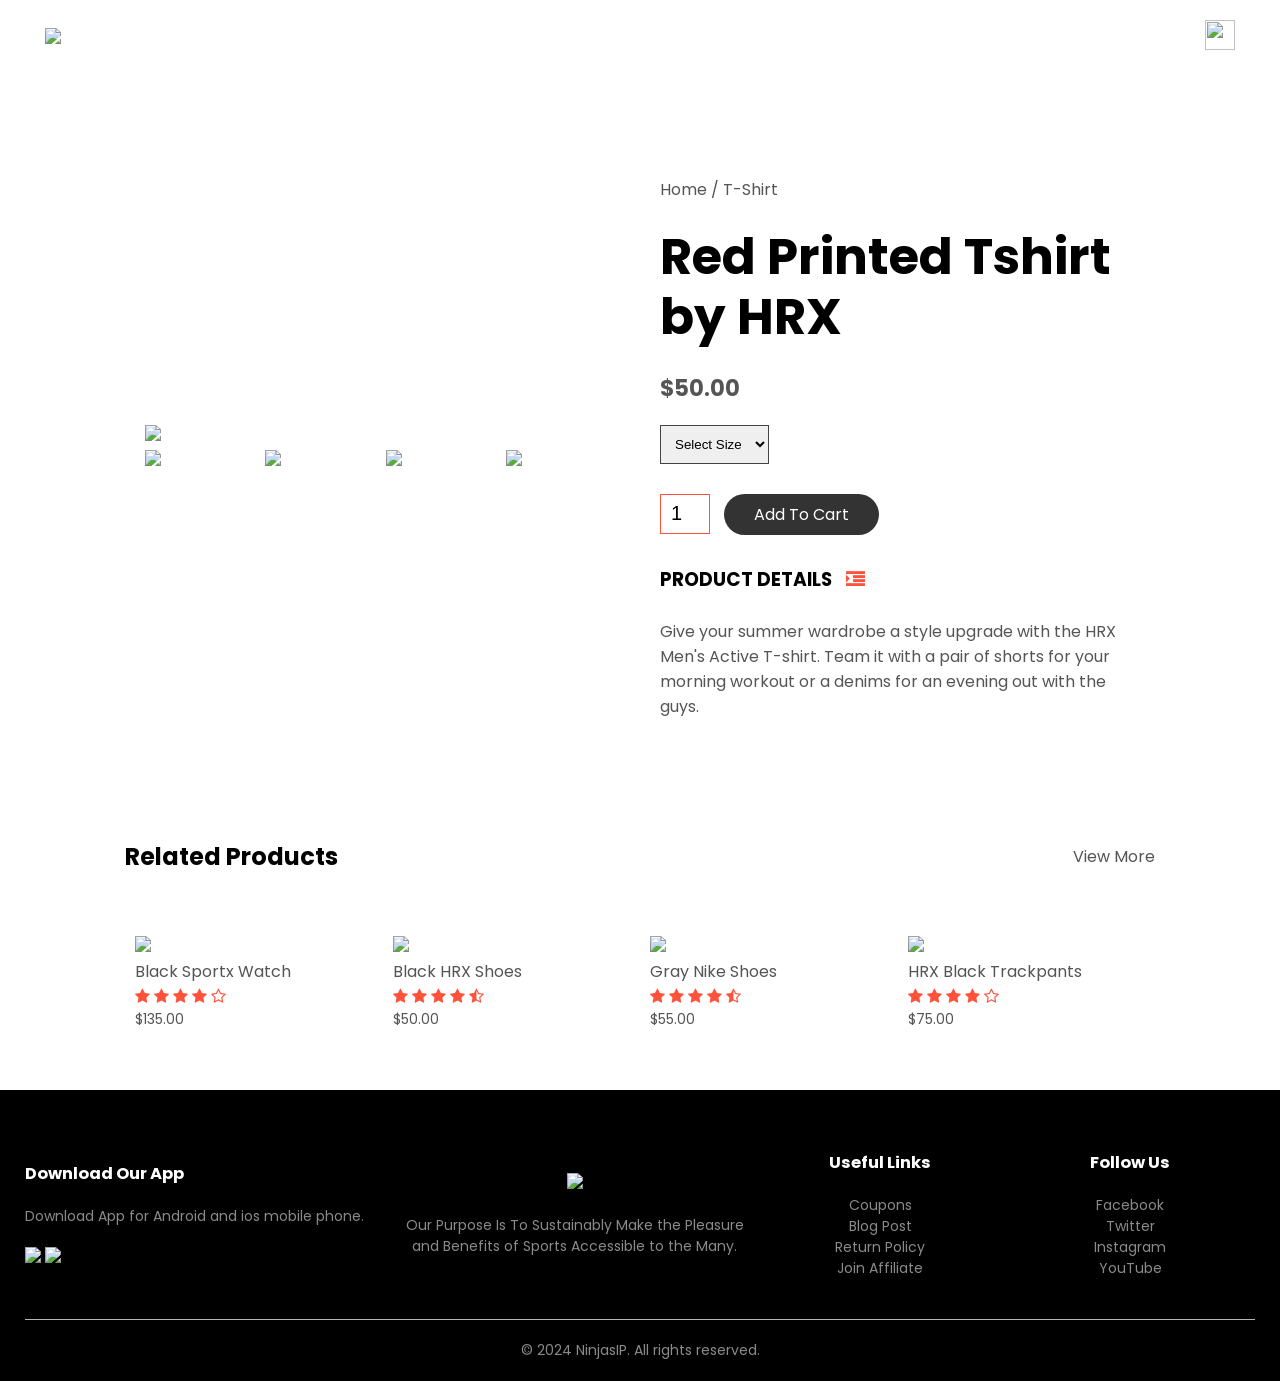
==== product-details.html @ 2b39b202 "Add files via upload" ====
<!DOCTYPE html>
<html lang="en">
<head>
    <meta charset="UTF-8">
    <meta name="viewport" content="width=device-width, initial-scale=1.0">
    <title>T-Shirt - RedStore | Ecommerce Website Design</title>
    <link rel="stylesheet" href="style.css">
    <link href="https://fonts.googleapis.com/css2?family=Poppins:wght@200;300;400;500;600;700;800&display=swap" rel="stylesheet">
    <link rel="stylesheet" href="https://stackpath.bootstrapcdn.com/font-awesome/4.7.0/css/font-awesome.min.css">
</head>
<body>
       <div class="container">
          <div class="navbar">
              <div class="logo">
                  <a href="index.html"><img src="images/logo.png" width="125px"></a>
              </div>
              <nav>
               <ul id="MenuItems">
                   <li><a href="index.html">Home</a></li>
                   <li><a href="products.html">Products</a></li>
                   <li><a href="">About</a></li>
                   <li><a href="">Contact</a></li>
                   <li><a href="account.html">Account</a></li>
               </ul>
              </nav>
              <a href="cart.html"><img src="images/cart.png" width="30px" height="30px"></a>
              <img src="images/menu.png" onclick="menutoggle()" class="menu-icon">
          </div>
          
       </div>
       
       
<!--------------single-product--------------->
<div class="small-container single-product">
    <div class="row">
        <div class="col-2">
            <img src="images/gallery-1.jpg" width="100%" id="ProductImg">
            <div class="small-img-row">
               <div class="small-img-col">
                   <img src="images/gallery-1.jpg" class="small-img" width="100%">
               </div>
               <div class="small-img-col">
                   <img src="images/gallery-2.jpg" class="small-img" width="100%">
               </div>
               <div class="small-img-col">
                   <img src="images/gallery-3.jpg" class="small-img" width="100%">
               </div>
               <div class="small-img-col">
                   <img src="images/gallery-4.jpg" class="small-img" width="100%">
               </div>
    
            </div>
            
        </div>
        <div class="col-2">
            <p>Home / T-Shirt</p>
            <h1>Red Printed Tshirt by HRX</h1>
            <h4>$50.00</h4>
            
            <select>
               <option>Select Size</option>
               <option>XXL</option>
               <option>XL</option>
               <option>Large</option>
               <option>Midium</option>
               <option>Small</option>
           </select>
            
            <input type="number" value="1">
            <a href="cart.html" class="btn">Add To Cart</a>
            
            <h3>PRODUCT DETAILS <i class="fa fa-indent"></i></h3>
            <br>
            <p>Give your summer wardrobe a style upgrade with the HRX Men's Active T-shirt. Team it with a pair of shorts for your morning workout or a denims for an evening out with the guys.</p>
        </div>
    </div>
</div>
<!----------------- title -------------->
<div class="small-container">
   <div class="row row-2">
       <h2>Related Products</h2>
       <p>View More</p>
   </div>
    
</div>
    
<!-------------- Our Products -------------->
<div class="small-container">
         
             <div class="row">
               <div class="col-4">
                   <img src="images/product-9.jpg">
                   <h4>Black Sportx Watch</h4>
                   <div class="rating">
                       <i class="fa fa-star"></i>
                       <i class="fa fa-star"></i>
                       <i class="fa fa-star"></i>
                       <i class="fa fa-star"></i>
                       <i class="fa fa-star-o"></i>
                   </div>
                   <p>$135.00</p> 
               </div> 
               <div class="col-4">
                   <img src="images/product-10.jpg">
                   <h4>Black HRX Shoes</h4>
                   <div class="rating">
                       <i class="fa fa-star"></i>
                       <i class="fa fa-star"></i>
                       <i class="fa fa-star"></i>
                       <i class="fa fa-star"></i>
                       <i class="fa fa-star-half-o"></i>
                   </div>
                   <p>$50.00</p>
               </div> 
               <div class="col-4">
                   <img src="images/product-11.jpg">
                   <h4>Gray Nike Shoes</h4>
                   <div class="rating">
                       <i class="fa fa-star"></i>
                       <i class="fa fa-star"></i>
                       <i class="fa fa-star"></i>
                       <i class="fa fa-star"></i>
                       <i class="fa fa-star-half-o"></i>
                   </div>
                   <p>$55.00</p>
               </div> 
                <div class="col-4">
                   <img src="images/product-12.jpg">
                   <h4>HRX Black Trackpants</h4>
                   <div class="rating">
                       <i class="fa fa-star"></i>
                       <i class="fa fa-star"></i>
                       <i class="fa fa-star"></i>
                       <i class="fa fa-star"></i>
                       <i class="fa fa-star-o"></i>
                   </div>
                   <p>$75.00</p>
               </div> 
           </div>
           
       </div>
  
     
   
<!----------Footer---------------> 

<div class="footer">
    <div class="container">
        <div class="row">
            <div class="footer-col1">
               <h3>Download Our App</h3>
                <p>Download App for Android and ios mobile phone.</p>
                <div class="app-logo">
                    <img src="images/play-store.png">
                    <img src="images/app-store.png">
                </div>
            </div>
            <div class="footer-col2">
               <img src="images/logo-white.png">
                <p>Our Purpose Is To Sustainably Make the Pleasure and Benefits of Sports Accessible to the Many.</p>
            </div>
            <div class="footer-col3">
               <h3>Useful Links</h3>
                <ul>
                    <li>Coupons</li>
                    <li>Blog Post</li>
                    <li>Return Policy</li>
                    <li>Join Affiliate</li>
                </ul>
            </div>
            <div class="footer-col4">
               <h3>Follow Us</h3>
                <ul>
                    <li>Facebook</li>
                    <li>Twitter<li>
                    <li>Instagram</li>
                    <li>YouTube</li>
                </ul>
            </div>
        </div>
        <hr>
        <p class="copyright">&copy; 2024 NinjasIP. All rights reserved.</p>
    </div>
    
</div>



<!-------------js for toggle menu-------------->

<script>
    
    var MenuItems = document.getElementById("MenuItems");
    
    MenuItems.style.maxHeight = "0px";
    
    function menutoggle()
    {
        if(MenuItems.style.maxHeight == "0px")
            {
                MenuItems.style.maxHeight = "200px";
            }else
            {
                MenuItems.style.maxHeight = "0px"
            } 
    }
    
//-------------Produc Gallery------------
    
    var ProductImg = document.getElementById("ProductImg");
    
    var SmallImg = document.getElementsByClassName("small-img");
       
 
        SmallImg[0].onclick = function()
        {
            ProductImg.src = SmallImg[0].src;
        }
        SmallImg[1].onclick = function()
        {
            ProductImg.src = SmallImg[1].src;
        
        }
        SmallImg[2].onclick = function()
        {
            ProductImg.src = SmallImg[2].src;
        
        }
        SmallImg[3].onclick = function()
        {
            ProductImg.src = SmallImg[3].src;
        
        }

  //-------------End Produc Gallery------------  
    
    
    
    
</script>



</body>
</html>
---- style.css ----
*{
    margin: 0;
    padding: 0;
    box-sizing: border-box;
}
body{
    font-family: 'Poppins', sans-serif;
}
a{
    text-decoration: none;
    color: #555;
}
p{
    color: #555;
}
.header{
    background: radial-gradient(#fff,#ffd6d6);
}

.container{
    max-width: 1300px;
    margin: auto;
    padding-left: 25px;
    padding-right: 25px;
    
}
.navbar{
    display: flex;
    align-items: center;
    padding: 20px;
}
nav{
    flex: 1;
    text-align: right;
}
nav ul{
    display: inline-block;
    list-style-type: none;
}
nav ul li{
    display: inline-block;
    margin-right: 20px;
}
.menu-icon{
    display: none;
    width: 28px;
    margin-left: 20px;
}
.row{
    display: flex;
    align-items: center;
    flex-wrap: wrap;
    justify-content: space-around;
/*---------*/
    
}
.header .row{
    margin-top: 70px;
}
.col-2{
    flex-basis: 50%;
    min-width: 300px;
}

.col-2 img{
    max-width: 100%;
    padding: 50px 0;
}
.col-2 h1{
    font-size: 50px;
    line-height: 60px;
    margin: 25px 0;
}
.btn{
    display: inline-block;
    background: #333;
    color: #fff;
    padding: 8px 30px;
    margin: 30px 0;
    border-radius: 30px;
    transition: background 0.5s;
}
.btn:hover{
    background: #563434;
}

/*-----------------------------*/
.categories{
    margin: 70px 0;
}

.small-container{
    max-width: 1080px;
    margin: auto;
    padding-left: 25px;
    padding-right: 25px;
}

.col-3{
    flex-basis: 30%;
    min-width: 250px;
    margin-bottom: 30px;
}
.col-3 img{
    width: 100%;
}
/*-------featured product--------------*/

.title{
    text-align: center;
    margin: 0px auto 80px;
    position: relative;
    line-height: 60px;
    color: #555;
}
.title::after{
    content: '';
    background: #444;
    width: 80px;
    height: 5px;
    border-radius: 5px;
    position: absolute;
    bottom: 0;
    left: 50%;
    transform: translateX(-50%);
}

.col-4{
    flex-basis: 25%;
    padding: 10px;
    min-width: 200px;
    margin-bottom: 50px;
    transition: transform 0.5s;
}
.col-4 img{
    width: 100%;
}
h4{
    color: #555;
    font-weight: normal;
}
.col-4 p{
    font-size: 14px;
}
.rating .fa{
    color: #ff523b;
}

.col-4:hover{
    transform: translateY(-5px);
}


/*-----------offer-------------*/
.offer{
    background: radial-gradient(#fff,#ffd6d6);
    margin-top: 80px;
    padding: 30px 0;
}
.col-2 .offer-img{
    padding: 50px;
}
small{
    color: #555;
}

/*--------------------testimonial---------------*/

.testimonial{
    padding-top: 100px;
}

.testimonial .col-3{
    text-align: center;
    padding: 40px 20px 40px;
    box-shadow: 0 0 20px 0px rgba(0, 0, 0, 0.1);
    cursor: pointer;
    transition: transform .5s;
}
.testimonial .col-3 img{
    width: 50px;
    margin-top: 20px;
    border-radius: 50%;
}
.fa.fa-quote-left{
    font-size: 34px;
    color: #444;
}
.col-3 p{
    font-size: 12px;
    margin: 12px 0px;
    color: #777;
}

.testimonial .col-3 h3{
    font-weight: 600;
    color: #555;
    font-size: 16px;
}

.testimonial .col-3:hover{
    transform: translateY(-10px);
}

/*--------------- brands ------------*/

.brands{
    margin: 100px auto;
}
.col-5{
    width: 160px;
}
.col-5 img{
    width: 100%;
    cursor: pointer;
    filter: grayscale(100%);
}
.col-5 img:hover{
    filter: grayscale(0);
}
/*---------footer-------*/

.footer{
    background: #000;
    color: #8a8a8a;
    font-size: 14px;
    padding: 60px 0 20px;
}
.footer p{
    color: #8a8a8a;
}
.footer h3{
    color: #fff;
    margin-bottom: 20px;
}
.footer-col1,.footer-col2,.footer-col3,.footer-col4{
    min-width: 250px;
    margin-bottom: 20px;
}
.footer-col1{
    flex-basis: 30%;
}
.footer-col2{
    flex: 1;
    text-align: center;
}
.footer-col2 img{
    width: 180px;
    margin-bottom: 20px;
}
.footer-col3,.footer-col4{
    flex-basis: 12%;
    text-align: center;
}

.app-logo{
    margin-top: 20px;
}

.app-logo img{
    width: 140px;
}

.footer li{
    display: block;
}
.footer hr{
    border: none;
    background: #b5b5b5;
    height: 1px;
    margin:  20px 0;
}
.copyright{
    text-align: center;
    
}

/*-------media-query-for-max-width-800---------*/


@media only screen and (max-width: 800px) {

    
nav ul{
    position: absolute;
    top: 70px;
    left: 0;
    background: #333;
    width: 100%;
    overflow: hidden;
    transition: 1s;
    max-height: 0;
    transition:max-height 0.5s;
    }
    
nav ul li{
    display: block;
    margin-right: 50px;
    margin-top: 10px;
    margin-bottom: 10px;
    }
nav ul li a{
        color: #fff;
    }
    
.menu-icon{
        display: block;
        cursor: pointer;
    }
    

}
/*---------- 600 media query -------*/
@media only screen and (max-width: 600px){
    
    .row{
      text-align: center;
    }
    
    .col-1, .col-2, .col-3, .col-4{
        
        flex-basis: 100%;
    }
}

/*----------All Product page------------*/


.row-2{
    justify-content: space-between;
    margin: 100px auto 50px;
}

select{
    border: 1px solid #444;
    padding: 5px;
}
select:focus{
    outline: none;
}

.page-btn{
    margin: 0 auto 80px;
}

.page-btn span{
    display: inline-block;
    border: 1px solid #333;
    margin-left: 10px;
    width: 40px;
    height: 40px;
    text-align: center;
    line-height: 40px;
    cursor: pointer;
}
.page-btn span:hover{
    background: #444;
    color: #fff;
}



/*---------product details-----------*/
.single-product{
    margin-top: 80px;
}
.single-product .col-2 img{
    padding: 0;
}
.single-product .col-2{
    padding: 20px;
}

.single-product h4{
    margin: 20px 0;
    font-size: 22px;
    font-weight: bold;
}

.single-product select{
    display: block;
    padding: 10px;
    margin-top: 20px;
}

.single-product input{
    width: 50px;
    height: 40px;
    padding-left: 10px;
    font-size: 20px;
    margin-right: 10px;
    border: 1px solid #ff523b;
}
input:focus{
    outline: none;
}

.single-product .fa{
    color: #ff523b;
    margin-left: 10px;
}
.small-img-row{
    display: flex;
    justify-content: space-between;
}
.small-img-col{
    flex-basis: 24%;
    cursor: pointer;
}


/*-------600 media query---------*/



@media only screen and (max-width: 600px){
    .single-product .row{
        text-align: left;
    }
    .single-product .col-2{
        padding: 20px 0;
    }

    .single-product h1{
        font-size: 26px;
        line-height: 22px;
    }
}

/*---------------- cart page -----------*/

.cart-page{
    margin: 80px auto;
}

table{
    width: 100%;
    border-collapse: collapse;
}

.cart-info{
    display: flex;
    flex-wrap: wrap;
}
th{
    text-align: left;
    padding: 5px;
    color: #fff;
    background: #444;
    font-weight: normal;
}

td{
    padding: 10px 5px;
}
td input{
    width: 40px;
    height: 30px;
    padding: 5px;
}

td a{
    color: #ff523b;
    font-size: 12px;
}

td img{
    width: 80px;
    height: 80px;
    margin-right: 10px; 
}


.total-price{
    display: flex;
    justify-content: flex-end;
    
}
.total-price table{
    border-top: 3px solid #333;
    width: 100%;
    max-width: 350px;
}
td:last-child{
    text-align: right;
}
th:last-child{
    text-align: right;
}

@media only screen and (max-width: 600px){
    .cart-info p{
        display: none;
    }
}

/*-------account page--------*/

.accout-page{
    padding: 50px 0;
    background: radial-gradient(#fff,#ffd6d6);
}

.form-container{
    background: #fff;
    width: 300px;
    height: 400px;
    position: relative;
    text-align: center;
    padding: 20px 0;
    margin: auto;
    box-shadow: 0 0 20px 0px rgba(0, 0, 0, 0.1);
    overflow: hidden;
}

.form-container span{
    font-weight: bold;
    padding: 0 10px;
    color: #555;
    cursor: pointer;
    width: 100px;
    display: inline-block;
}

.form-btn{
    display: inline-block;
}

#indicator{
    width: 100px;
    border: none;
    background: #ff523b;
    height: 3px;
    margin-top: 8px;
    transform: translateX(100px);
    transition: transform 1s; 
}

.form-container form{
    max-width: 300px;
    padding: 0 20px;
    position: absolute;
    top: 130px;
    transition: transform 1s;
}

form input{
    width: 100%;
    height: 30px;
    margin: 10px 0;
    padding: 0 10px;
    border: 1px solid #ccc;
}
form input:focus{
    outline: none;
}
form .btn{
    width: 100%;
    border: none;
    cursor: pointer;
    margin: 10px 0;
}
form .btn:focus{
    outline: none;
}
form a{
    font-size: 12px;
}
#LoginForm{
     left: -300px;
}
#RegForm{
    left: 0;
}
/* add styles for the menu toggle */
.menu-icon {
    cursor: pointer;
}

#MenuItems {
    max-height: 0;
    overflow: hidden;
    transition: max-height 0.5s;
}

#MenuItems.show {
    max-height: 200px;
}
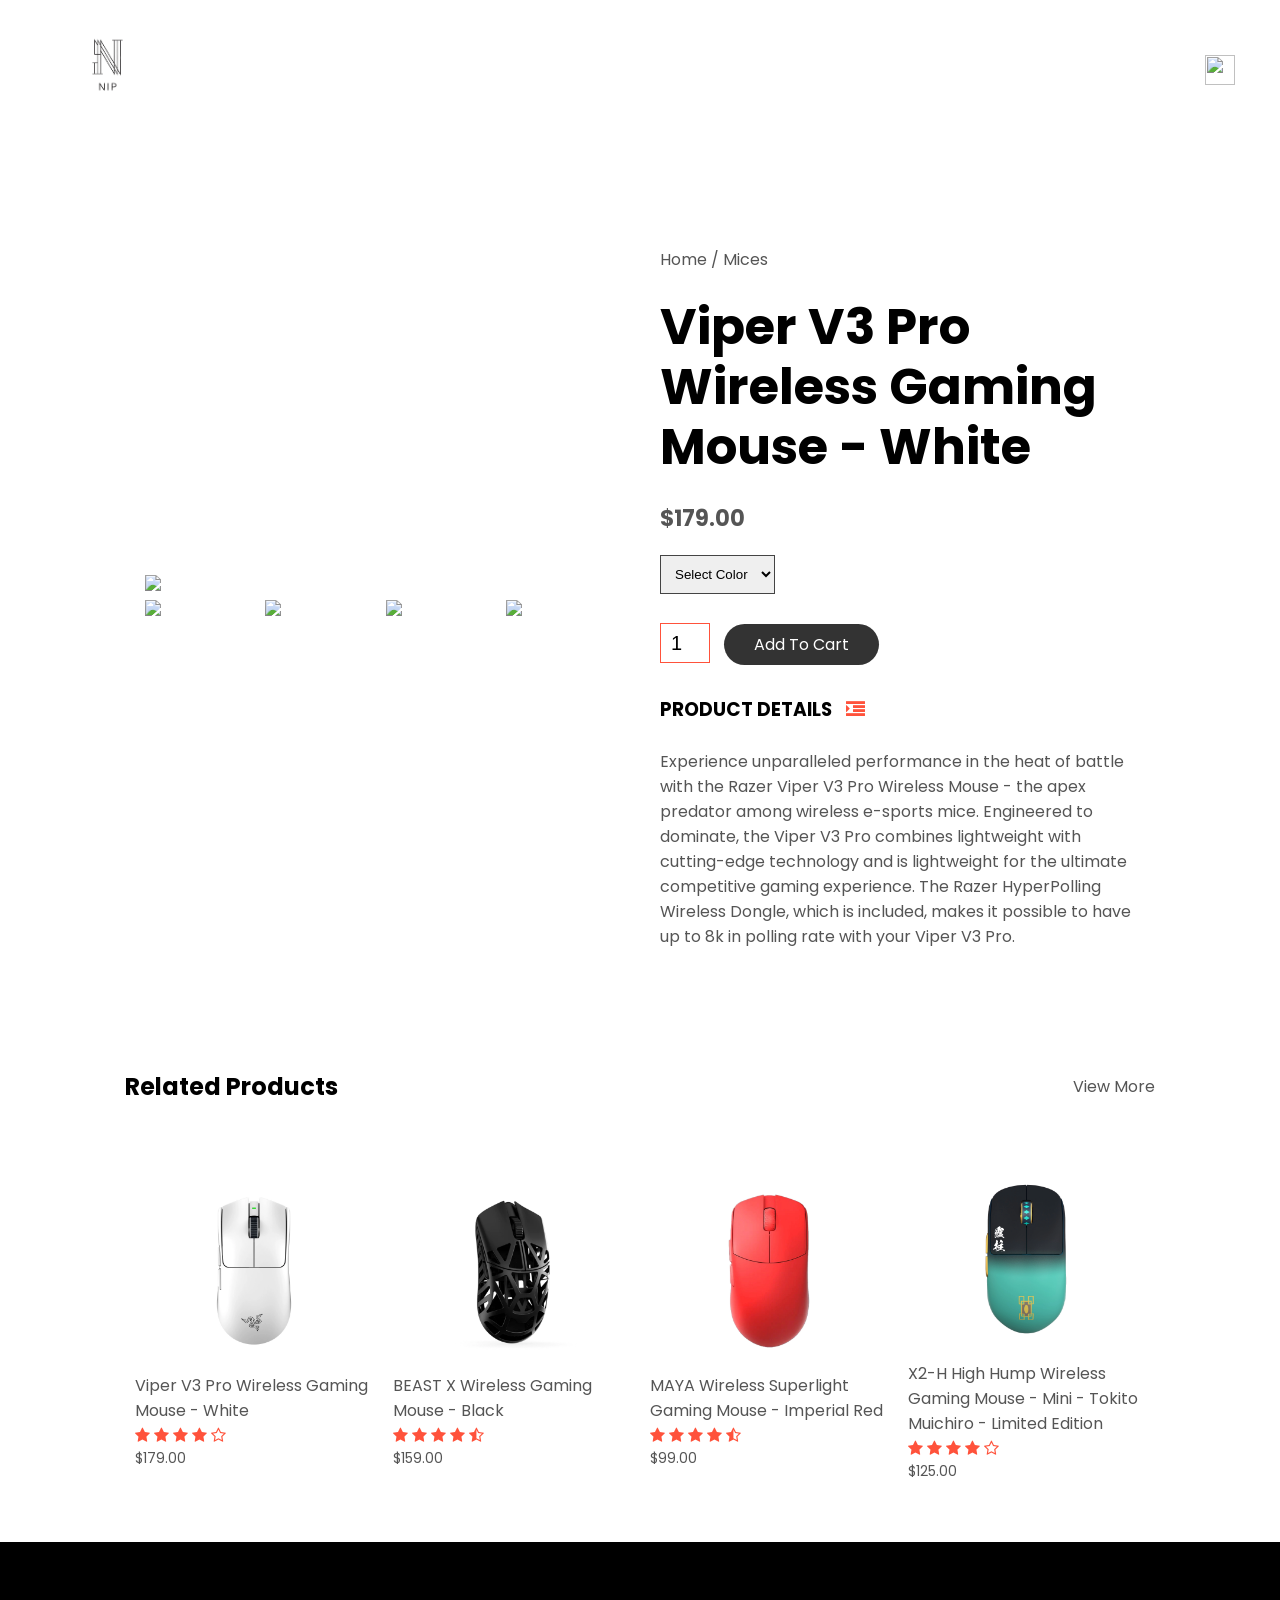
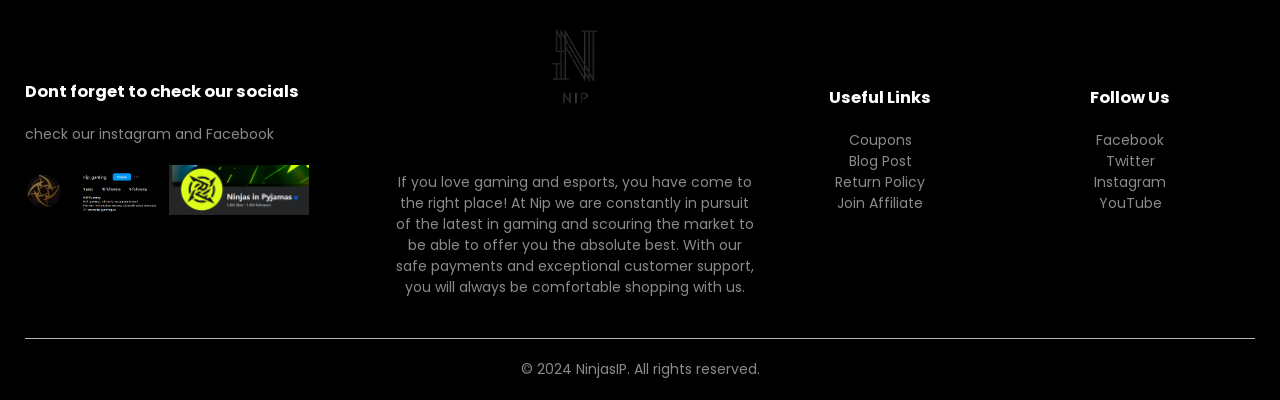
==== commit 5110baff: "Add files via upload" ====
--- a/product-details.html
+++ b/product-details.html
@@ -3,7 +3,7 @@
 <head>
     <meta charset="UTF-8">
     <meta name="viewport" content="width=device-width, initial-scale=1.0">
-    <title>T-Shirt - RedStore | Ecommerce Website Design</title>
+    <title>Mices - NIPStore | Ecommerce Website</title>
     <link rel="stylesheet" href="style.css">
     <link href="https://fonts.googleapis.com/css2?family=Poppins:wght@200;300;400;500;600;700;800&display=swap" rel="stylesheet">
     <link rel="stylesheet" href="https://stackpath.bootstrapcdn.com/font-awesome/4.7.0/css/font-awesome.min.css">
@@ -53,17 +53,16 @@
             
         </div>
         <div class="col-2">
-            <p>Home / T-Shirt</p>
-            <h1>Red Printed Tshirt by HRX</h1>
-            <h4>$50.00</h4>
+            <p>Home / Mices</p>
+            <h1>Viper V3 Pro Wireless Gaming Mouse - White
+            </h1>
+            <h4>$179.00</h4>
             
             <select>
-               <option>Select Size</option>
-               <option>XXL</option>
-               <option>XL</option>
-               <option>Large</option>
-               <option>Midium</option>
-               <option>Small</option>
+               <option>Select Color</option>
+               <option>Black</option>
+               <option>White</option>
+               <option>Red</option>
            </select>
             
             <input type="number" value="1">
@@ -71,7 +70,7 @@
             
             <h3>PRODUCT DETAILS <i class="fa fa-indent"></i></h3>
             <br>
-            <p>Give your summer wardrobe a style upgrade with the HRX Men's Active T-shirt. Team it with a pair of shorts for your morning workout or a denims for an evening out with the guys.</p>
+            <p>Experience unparalleled performance in the heat of battle with the Razer Viper V3 Pro Wireless Mouse - the apex predator among wireless e-sports mice. Engineered to dominate, the Viper V3 Pro combines lightweight with cutting-edge technology and is lightweight for the ultimate competitive gaming experience. The Razer HyperPolling Wireless Dongle, which is included, makes it possible to have up to 8k in polling rate with your Viper V3 Pro.</p>
         </div>
     </div>
 </div>
@@ -89,8 +88,8 @@
          
              <div class="row">
                <div class="col-4">
-                   <img src="images/product-9.jpg">
-                   <h4>Black Sportx Watch</h4>
+                   <img src="images/product-1.jpg">
+                   <h4>Viper V3 Pro Wireless Gaming Mouse - White                </h4>
                    <div class="rating">
                        <i class="fa fa-star"></i>
                        <i class="fa fa-star"></i>
@@ -98,11 +97,13 @@
                        <i class="fa fa-star"></i>
                        <i class="fa fa-star-o"></i>
                    </div>
-                   <p>$135.00</p> 
+                   <p>$179.00</p> 
                </div> 
                <div class="col-4">
-                   <img src="images/product-10.jpg">
-                   <h4>Black HRX Shoes</h4>
+                   <img src="images/product-2.jpg">
+                   <h4>BEAST X Wireless Gaming Mouse - Black
+
+                   </h4>
                    <div class="rating">
                        <i class="fa fa-star"></i>
                        <i class="fa fa-star"></i>
@@ -110,11 +111,11 @@
                        <i class="fa fa-star"></i>
                        <i class="fa fa-star-half-o"></i>
                    </div>
-                   <p>$50.00</p>
+                   <p>$159.00</p>
                </div> 
                <div class="col-4">
-                   <img src="images/product-11.jpg">
-                   <h4>Gray Nike Shoes</h4>
+                   <img src="images/product-3.jpg">
+                   <h4>MAYA Wireless Superlight Gaming Mouse - Imperial Red</h4>
                    <div class="rating">
                        <i class="fa fa-star"></i>
                        <i class="fa fa-star"></i>
@@ -122,11 +123,11 @@
                        <i class="fa fa-star"></i>
                        <i class="fa fa-star-half-o"></i>
                    </div>
-                   <p>$55.00</p>
+                   <p>$99.00</p>
                </div> 
                 <div class="col-4">
-                   <img src="images/product-12.jpg">
-                   <h4>HRX Black Trackpants</h4>
+                   <img src="images/product-4.jpg">
+                   <h4>X2-H High Hump Wireless Gaming Mouse - Mini - Tokito Muichiro - Limited Edition</h4>
                    <div class="rating">
                        <i class="fa fa-star"></i>
                        <i class="fa fa-star"></i>
@@ -134,7 +135,7 @@
                        <i class="fa fa-star"></i>
                        <i class="fa fa-star-o"></i>
                    </div>
-                   <p>$75.00</p>
+                   <p>$125.00</p>
                </div> 
            </div>
            
@@ -148,16 +149,19 @@
     <div class="container">
         <div class="row">
             <div class="footer-col1">
-               <h3>Download Our App</h3>
-                <p>Download App for Android and ios mobile phone.</p>
+               <h3>Dont forget to check our socials
+            </h3>
+                <p>check our instagram and Facebook
+
+                </p>
                 <div class="app-logo">
                     <img src="images/play-store.png">
                     <img src="images/app-store.png">
                 </div>
             </div>
             <div class="footer-col2">
-               <img src="images/logo-white.png">
-                <p>Our Purpose Is To Sustainably Make the Pleasure and Benefits of Sports Accessible to the Many.</p>
+               <img src="images/logo.png">
+                <p>If you love gaming and esports, you have come to the right place! At Nip we are constantly in pursuit of the latest in gaming and scouring the market to be able to offer you the absolute best. With our safe payments and exceptional customer support, you will always be comfortable shopping with us.</p>
             </div>
             <div class="footer-col3">
                <h3>Useful Links</h3>
